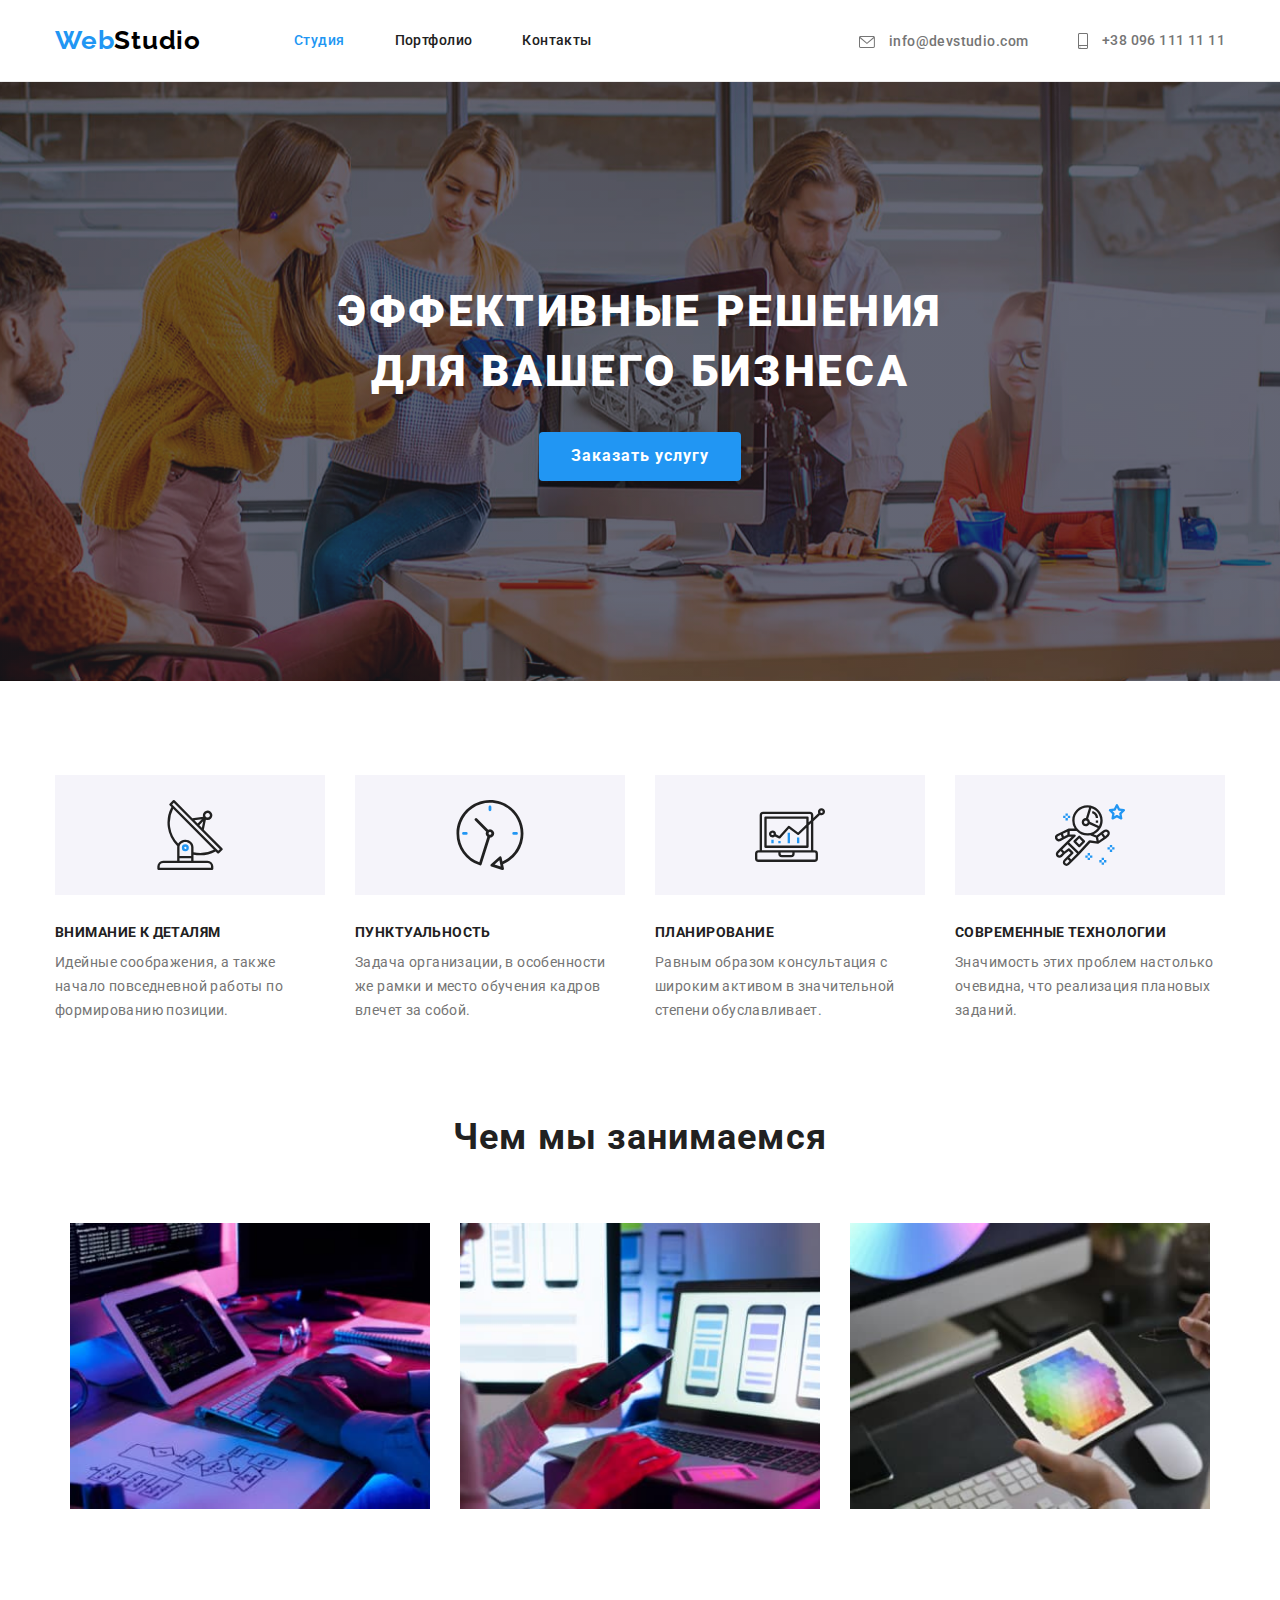
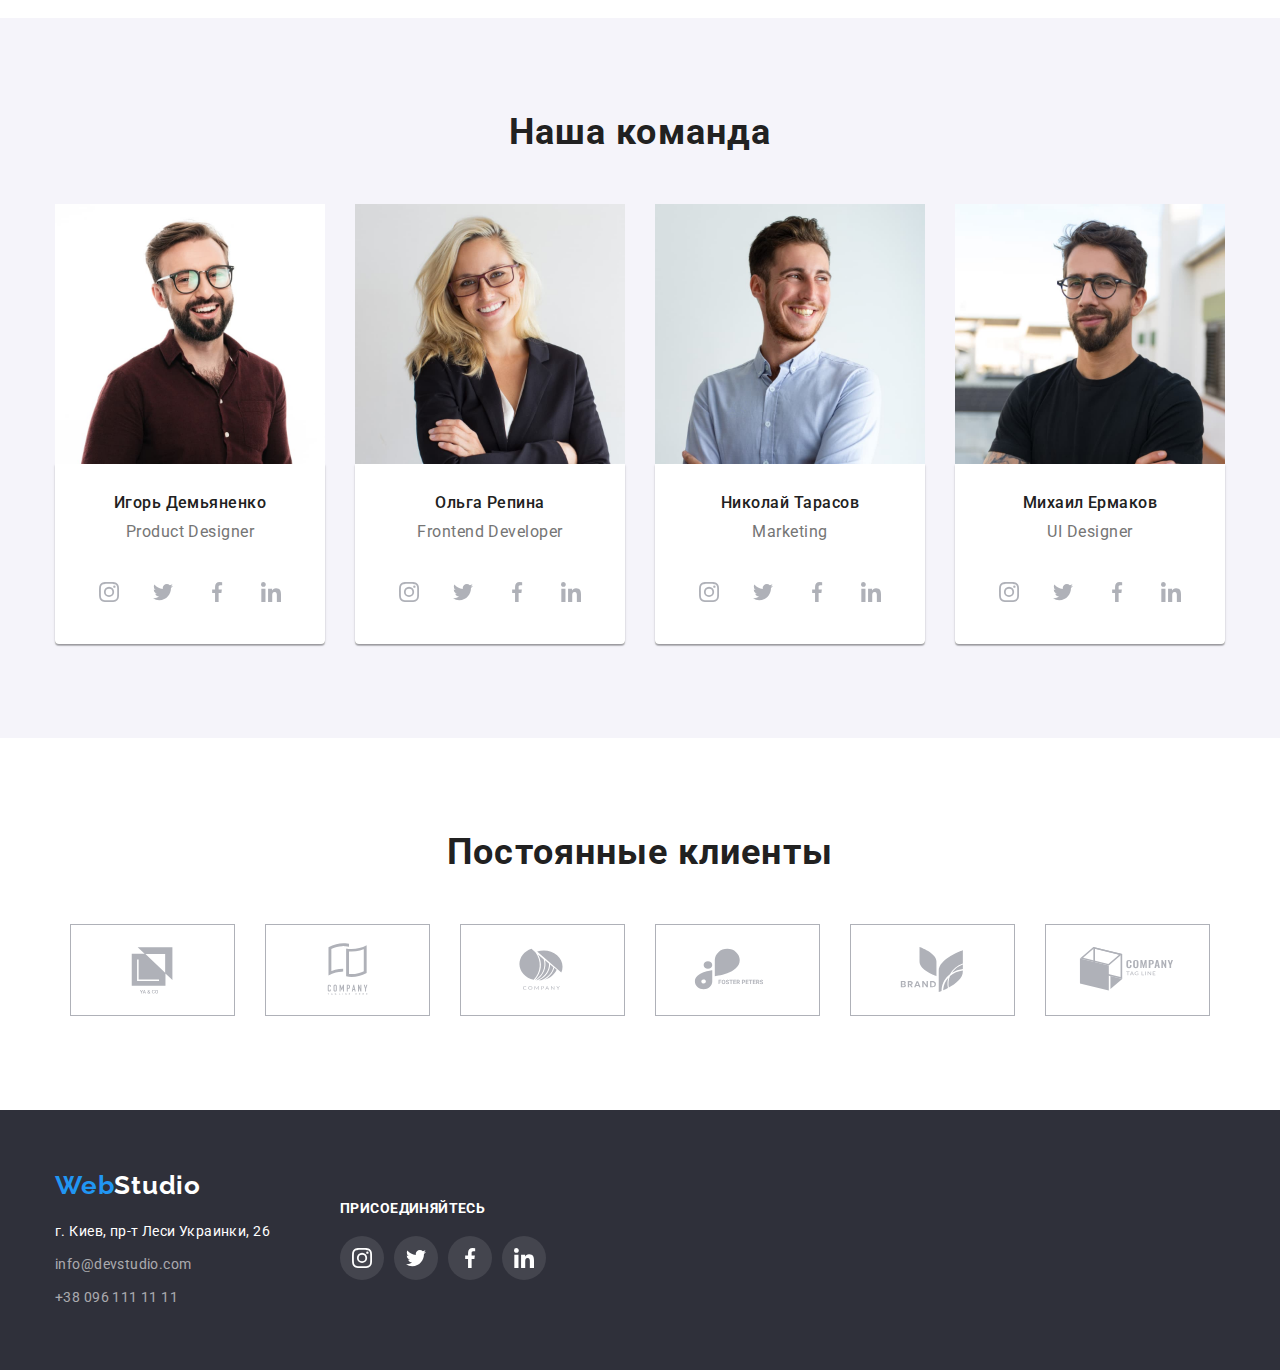
==== index.html @ d63dc578 "Initial commit" ====
<!DOCTYPE html>
<html lang="ru">
  <head>
    <meta charset="UTF-8" />
    <meta http-equiv="X-UA-Compatible" content="IE=edge" />
    <meta name="viewport" content="width=device-width, initial-scale=1.0" />
    <title>Document</title>
    <link rel="preconnect" href="https://fonts.googleapis.com" />
    <link rel="preconnect" href="https://fonts.gstatic.com" crossorigin />
    <link
      href="https://fonts.googleapis.com/css2?family=Raleway:wght@700&family=Roboto:wght@400;500;700;900&display=swap"
      rel="stylesheet"
    />
    <!-- normalize styles start -->
    <link
      rel="stylesheet"
      href="https://cdnjs.cloudflare.com/ajax/libs/modern-normalize/1.1.0/modern-normalize.min.css"
    />
    <!-- normalize styles finish -->

    <link rel="stylesheet" href="./css/styles.css" />
  </head>
  <body>
    <!--шапка профиля-->
    <header class="header">
      <div class="container header-container">
        <a href="./index.html" class="logo header-logo">
          <span class="logo-span">Web</span>Studio
        </a>
        <nav>
          <ul class="list site-nav">
            <li class="site-nav-item"
              ><a href="./index.html" class="link link-header current">Студия</a></li
            >
            <li class="site-nav-item"
              ><a href="./portfolio.html" class="link link-header">Портфолио</a></li
            >
            <li class="site-nav-item"><a href="" class="link link-header">Контакты</a></li>
          </ul>
        </nav>
        <ul class="list auth-nav">
          <li class="auth-nav-item">
            <a href="mailto:info@devstudio.com" class="link link-header link-nav">
              <svg class="header-icon" width="16" height="12">
                <use href="./images/icons.svg#icon-envelope"></use>
              </svg>
              info@devstudio.com
            </a>
          </li>
          <li class="auth-nav-item">
            <a href="tel:+380961111111" class="link link-header link-nav">
              <svg class="header-icon" width="10" height="16">
                <use href="./images/icons.svg#icon-smartphone"></use>
              </svg>
              +38 096 111 11 11
            </a>
          </li>
        </ul>
      </div>
    </header>
    <!-- Унікальний контент -->
    <main>
      <!--секція Hero-->
      <section class="hero">
        <div class="container hero-container">
          <h1 class="hero-title">Эффективные решения для вашего бизнеса</h1>
          <div class="btn-hero">
            <button type="button" class="button">Заказать услугу</button>
          </div>
        </div>
      </section>

      <!--переваги компанії-->
      <section class="section-benefits">
        <div class="container">
          <h2 hidden>Преимущества</h2>
          <ul class="benefits-list list">
            <li class="benefits-item">
              <div class="icon-container">
                <svg width="70" height="70">
                  <use href="./images/icons.svg#icon-antenna"></use>
                </svg>
              </div>
              <h3 class="heading-benefits">Внимание к деталям</h3>
              <p class="subtitle-benefits">
                Идейные соображения, а также начало повседневной работы по формированию позиции.
              </p>
            </li>
            <li class="benefits-item">
              <div class="icon-container">
                <svg width="70" height="70">
                  <use href="./images/icons.svg#icon-clock"></use>
                </svg>
              </div>
              <h3 class="heading-benefits">Пунктуальность</h3>
              <p class="subtitle-benefits">
                Задача организации, в особенности же рамки и место обучения кадров влечет за собой.
              </p>
            </li>
            <li class="benefits-item">
              <div class="icon-container">
                <svg width="70" height="70">
                  <use href="./images/icons.svg#icon-diagram"></use>
                </svg>
              </div>
              <h3 class="heading-benefits">Планирование</h3>
              <p class="subtitle-benefits">
                Равным образом консультация с широким активом в значительной степени обуславливает.
              </p>
            </li>
            <li class="benefits-item">
              <div class="icon-container">
                <svg width="70" height="70">
                  <use href="./images/icons.svg#icon-astronaut"></use>
                </svg>
              </div>
              <h3 class="heading-benefits">Современные технологии</h3>
              <p class="subtitle-benefits">
                Значимость этих проблем настолько очевидна, что реализация плановых заданий.
              </p>
            </li>
          </ul>
        </div>
      </section>

      <!--чим ми займаємось-->
      <section class="projects-section">
        <div class="container">
          <h2 class="title projects-title">Чем мы занимаемся</h2>
          <ul class="card-set list">
            <li class="card-set-item">
              <img width="370" src="./images/activity/box-1.jpg" alt="box1" />
            </li>
            <li class="card-set-item">
              <img width="370" src="./images/activity/box-2.jpg" alt="box2" />
            </li>
            <li class="card-set-item">
              <img width="370" src="./images/activity/box-3.jpg" alt="box3" />
            </li>
          </ul>
        </div>
      </section>

      <!--наша команда-->
      <section class="section-team">
        <div class="container">
          <h2 class="title team-heading">Наша команда</h2>
          <ul class="list list-team">
            <li class="team-items">
              <img width="370" src="./images/team/img-1.jpg" alt="photo1" />
              <div class="team-card">
                <h3 class="team-title">Игорь Демьяненко</h3>
                <p class="team-subtitle">Product Designer</p>
                <ul class="social-networks-list list">
                  <li class="social-networks-item">
                    <a
                      href=""
                      class="social-networks-link link"
                      target="_blank"
                      rel="noopener noreferrer"
                      aria-label="instagram"
                    >
                      <svg class="social-networks-icon" width="20" height="20">
                        <use href="./images/icons.svg#icon-instagram"></use>
                      </svg>
                    </a>
                  </li>
                  <li class="social-networks-item">
                    <a
                      href=""
                      class="social-networks-link link"
                      target="_blank"
                      rel="noopener noreferrer"
                      aria-label="twitter"
                    >
                      <svg class="social-networks-icon" width="20" height="20">
                        <use href="./images/icons.svg#icon-twitter"></use>
                      </svg>
                    </a>
                  </li>
                  <li class="social-networks-item">
                    <a
                      href=""
                      class="social-networks-link link"
                      target="_blank"
                      rel="noopener noreferrer"
                      aria-label="facebook"
                    >
                      <svg class="social-networks-icon" width="20" height="20">
                        <use href="./images/icons.svg#icon-facebook"></use>
                      </svg>
                    </a>
                  </li>
                  <li class="social-networks-item">
                    <a
                      href=""
                      class="social-networks-link link"
                      target="_blank"
                      rel="noopener noreferrer"
                      aria-label="linkedin"
                    >
                      <svg class="social-networks-icon" width="20" height="20">
                        <use href="./images/icons.svg#icon-linkedin"></use>
                      </svg>
                    </a>
                  </li>
                </ul>
              </div>
            </li>
            <li class="team-items">
              <img width="370" src="./images/team/img-2.jpg" alt="photo2" />
              <div class="team-card">
                <h3 class="team-title">Ольга Репина</h3>
                <p class="team-subtitle">Frontend Developer</p>
                <ul class="social-networks-list list">
                  <li class="social-networks-item">
                    <a
                      href=""
                      class="social-networks-link link"
                      target="_blank"
                      rel="noopener noreferrer"
                      aria-label="instagram"
                    >
                      <svg class="social-networks-icon" width="20" height="20">
                        <use href="./images/icons.svg#icon-instagram"></use>
                      </svg>
                    </a>
                  </li>
                  <li class="social-networks-item">
                    <a
                      href=""
                      class="social-networks-link link"
                      target="_blank"
                      rel="noopener noreferrer"
                      aria-label="twitter"
                    >
                      <svg class="social-networks-icon" width="20" height="20">
                        <use href="./images/icons.svg#icon-twitter"></use>
                      </svg>
                    </a>
                  </li>
                  <li class="social-networks-item">
                    <a
                      href=""
                      class="social-networks-link link"
                      target="_blank"
                      rel="noopener noreferrer"
                      aria-label="facebook"
                    >
                      <svg class="social-networks-icon" width="20" height="20">
                        <use href="./images/icons.svg#icon-facebook"></use>
                      </svg>
                    </a>
                  </li>
                  <li class="social-networks-item">
                    <a
                      href=""
                      class="social-networks-link link"
                      target="_blank"
                      rel="noopener noreferrer"
                      aria-label="linkedin"
                    >
                      <svg class="social-networks-icon" width="20" height="20">
                        <use href="./images/icons.svg#icon-linkedin"></use>
                      </svg>
                    </a>
                  </li>
                </ul>
              </div>
            </li>
            <li class="team-items">
              <img width="370" src="./images/team/img-3.jpg" alt="photo3" />
              <div class="team-card">
                <h3 class="team-title">Николай Тарасов</h3>
                <p class="team-subtitle">Marketing</p>
                <ul class="social-networks-list list">
                  <li class="social-networks-item">
                    <a
                      href=""
                      class="social-networks-link link"
                      target="_blank"
                      rel="noopener noreferrer"
                      aria-label="instagram"
                    >
                      <svg class="social-networks-icon" width="20" height="20">
                        <use href="./images/icons.svg#icon-instagram"></use>
                      </svg>
                    </a>
                  </li>
                  <li class="social-networks-item">
                    <a
                      href=""
                      class="social-networks-link link"
                      target="_blank"
                      rel="noopener noreferrer"
                      aria-label="twitter"
                    >
                      <svg class="social-networks-icon" width="20" height="20">
                        <use href="./images/icons.svg#icon-twitter"></use>
                      </svg>
                    </a>
                  </li>
                  <li class="social-networks-item">
                    <a
                      href=""
                      class="social-networks-link link"
                      target="_blank"
                      rel="noopener noreferrer"
                      aria-label="facebook"
                    >
                      <svg class="social-networks-icon" width="20" height="20">
                        <use href="./images/icons.svg#icon-facebook"></use>
                      </svg>
                    </a>
                  </li>
                  <li class="social-networks-item">
                    <a
                      href=""
                      class="social-networks-link link"
                      target="_blank"
                      rel="noopener noreferrer"
                      aria-label="linkedin"
                    >
                      <svg class="social-networks-icon" width="20" height="20">
                        <use href="./images/icons.svg#icon-linkedin"></use>
                      </svg>
                    </a>
                  </li>
                </ul>
              </div>
            </li>
            <li class="team-items">
              <img width="370" src="./images/team/img-4.jpg" alt="photo4" />
              <div class="team-card">
                <h3 class="team-title">Михаил Ермаков</h3>
                <p class="team-subtitle">UI Designer</p>
                <ul class="social-networks-list list">
                  <li class="social-networks-item">
                    <a
                      href=""
                      class="social-networks-link link"
                      target="_blank"
                      rel="noopener noreferrer"
                      aria-label="instagram"
                    >
                      <svg class="social-networks-icon" width="20" height="20">
                        <use href="./images/icons.svg#icon-instagram"></use>
                      </svg>
                    </a>
                  </li>
                  <li class="social-networks-item">
                    <a
                      href=""
                      class="social-networks-link link"
                      target="_blank"
                      rel="noopener noreferrer"
                      aria-label="twitter"
                    >
                      <svg class="social-networks-icon" width="20" height="20">
                        <use href="./images/icons.svg#icon-twitter"></use>
                      </svg>
                    </a>
                  </li>
                  <li class="social-networks-item">
                    <a
                      href=""
                      class="social-networks-link link"
                      target="_blank"
                      rel="noopener noreferrer"
                      aria-label="facebook"
                    >
                      <svg class="social-networks-icon" width="20" height="20">
                        <use href="./images/icons.svg#icon-facebook"></use>
                      </svg>
                    </a>
                  </li>
                  <li class="social-networks-item">
                    <a
                      href=""
                      class="social-networks-link link"
                      target="_blank"
                      rel="noopener noreferrer"
                      aria-label="linkedin"
                    >
                      <svg class="social-networks-icon" width="20" height="20">
                        <use href="./images/icons.svg#icon-linkedin"></use>
                      </svg>
                    </a>
                  </li>
                </ul>
              </div>
            </li>
          </ul>
        </div>
      </section>

      <!-- Постійні клієнти -->
      <section class="section companies-section">
        <div class="container">
          <h2 class="companies-title">Постоянные клиенты</h2>
          <ul class="companies-list list">
            <li class="companies-item">
              <a href="" class="companies-link">
                <svg class="companies-icon" width="106" height="60">
                  <use href="./images/icons.svg#icon-logo-1"></use>
                </svg>
              </a>
            </li>
            <li class="companies-item">
              <a href="" class="companies-link">
                <svg class="companies-icon" width="106" height="60">
                  <use href="./images/icons.svg#icon-logo-2"></use>
                </svg>
              </a>
            </li>
            <li class="companies-item">
              <a href="" class="companies-link">
                <svg class="companies-icon" width="106" height="60">
                  <use href="./images/icons.svg#icon-logo-3"></use>
                </svg>
              </a>
            </li>
            <li class="companies-item">
              <a href="" class="companies-link">
                <svg class="companies-icon" width="106" height="60">
                  <use href="./images/icons.svg#icon-logo-4"></use>
                </svg>
              </a>
            </li>
            <li class="companies-item">
              <a href="" class="companies-link">
                <svg class="companies-icon" width="106" height="60">
                  <use href="./images/icons.svg#icon-logo-5"></use>
                </svg>
              </a>
            </li>
            <li class="companies-item">
              <a href="" class="companies-link">
                <svg class="companies-icon" width="106" height="60">
                  <use href="./images/icons.svg#icon-logo-6"></use>
                </svg>
              </a>
            </li>
          </ul>
        </div>
      </section>
    </main>

    <!--підвал сайту-->
    <footer class="footer">
      <div class="container footer-container">
        <div class="footer-content">
          <a class="logo footer-logo" href="./index.html">
            <span class="logo-span">Web</span><span class="futer-logo-span">Studio</span></a
          >
          <address>
            <ul class="list footer-list">
              <li class="footer-item"
                ><a href="" class="address">г. Киев, пр-т Леси Украинки, 26</a></li
              >
              <li class="footer-item">
                <a href="mailto:info@devstudio.com" class="footer-link">info@devstudio.com</a>
              </li>
              <li class="footer-item">
                <a href="tel:+380961111111" class="footer-link">+38 096 111 11 11</a>
              </li>
            </ul>
          </address>
        </div>
        <div class="container-social-icon">
          <h2 class="social-icons-title">присоединяйтесь</h2>
          <ul class="social-footer-list list">
            <li class="social-footer-item">
              <a
                href=""
                class="social-footer-link link"
                target="_blank"
                rel="noopener noreferrer"
                aria-label="instagram"
              >
                <svg class="social-footer-icon" width="20" height="20">
                  <use href="./images/icons.svg#icon-instagram"></use>
                </svg>
              </a>
            </li>
            <li class="social-footer-item">
              <a
                href=""
                class="social-footer-link link"
                target="_blank"
                rel="noopener noreferrer"
                aria-label="twitter"
              >
                <svg class="social-footer-icon" width="20" height="20">
                  <use href="./images/icons.svg#icon-twitter"></use>
                </svg>
              </a>
            </li>
            <li class="social-footer-item">
              <a
                href=""
                class="social-footer-link link"
                target="_blank"
                rel="noopener noreferrer"
                aria-label="facebook"
              >
                <svg class="social-footer-icon" width="20" height="20">
                  <use href="./images/icons.svg#icon-facebook"></use>
                </svg>
              </a>
            </li>
            <li class="social-footer-item">
              <a
                href=""
                class="social-footer-link link"
                target="_blank"
                rel="noopener noreferrer"
                aria-label="linkedin"
              >
                <svg class="social-footer-icon" width="20" height="20">
                  <use href="./images/icons.svg#icon-linkedin"></use>
                </svg>
              </a>
            </li>
          </ul>
        </div>
      </div>
    </footer>
  </body>
</html>
---- css/styles.css ----
/* основна палітра кольорів */
:root {
  --primary-text-color: #212121;
  --title-text-color: #757575;
  --accent-color: #2196f3;
  --slogan-text-color: #ffffff;
  --primary-bg-color: #2f303a;
  --first-logo-color: #000000;
  --btn-bgr-color: #f5f4fa;
  --button-background-color: #188ce8;
  --link-address-color: rgba(255, 255, 255, 0.6);
  --icon-social-color: #afb1b8;

  /* others */
  --items: 3;
  --indent: 30px;
}

/* body */
body {
  font-size: 14px;
  color: var(--primary-text-color);
  font-family: Roboto, sans-serif;
  letter-spacing: 0.03em;
}

/* reset */
h1,
h2,
h3,
h4,
p {
  margin: 0;
}
img {
  display: block;
  max-width: 100%;
  height: auto;
}
/* сітка із застосуванням flex-box */

.card-set {
  display: flex;
  flex-wrap: wrap;
  margin: calc(-1 * var(--indent) / 2);
}
.card-set-item {
  flex-basis: calc((100% - var(--indent) * var(--items)) / var(--items));
  margin: calc(var(--indent) / 2);
}
/* common styles start */

.container {
  width: 1200px;
  padding-left: 15px;
  padding-right: 15px;
  margin-left: auto;
  margin-right: auto;
}
.list {
  list-style: none;
  margin: 0;
  padding: 0;
}
.link {
  text-decoration: none;
}
/* HEADER */
/* Logo */
.header-logo {
  margin-right: 93px;
  padding-top: 25px;
  padding-bottom: 25px;
}
.logo {
  color: var(--first-logo-color);
  font-family: Raleway, sans-serif;
  font-weight: 700;
  font-size: 26px;
  line-height: 1.19;
  letter-spacing: 0.03em;
  text-decoration: none;
}
.logo-span {
  color: var(--accent-color);
}

/* Основна навігація */
.header {
  border-bottom: 1px solid #ececec;
}
.site-nav-item:not(:last-child) {
  margin-right: 50px;
}
.auth-nav-item:not(:last-child) {
  margin-right: 50px;
}

.site-nav {
  display: flex;
}

.auth-nav {
  display: flex;
  margin-left: auto;
  align-items: center;
}

.header-container {
  display: flex;
}

.site-nav .link-header.current {
  color: var(--accent-color);
}
.link-header {
  display: block;
  font-size: 14px;
  font-weight: 500;
  padding-top: 32px;
  padding-bottom: 32px;
  color: var(--primary-text-color);
}
.link-nav {
  color: var(--title-text-color);
}
/* Header-icon */
.header-icon {
  vertical-align: middle;
  fill: currentColor;
  margin-right: 10px;
}
.link-header:focus,
.link-header:hover {
  color: var(--accent-color);
}
.link-header:focus .header-icon,
.link-header:hover .header-icon {
  fill: var(--accent-color);
}

/* Секція Hero */
.hero {
  padding: 200px 0;

  background: var(--primary-bg-color);

  background-image: linear-gradient(to right, rgba(47, 48, 58, 0.4), rgba(47, 48, 58, 0.4)),
    url(../images/bg-img/background-hero.png);
  background-repeat: no-repeat;
  background-position: center;
}
.hero-title {
  max-width: 650px;
  margin: 0 auto;
  margin-bottom: 30px;
  color: var(--slogan-text-color);
  font-weight: 900;
  font-size: 44px;
  line-height: 1.36;
  text-align: center;
  letter-spacing: 0.06em;
  text-transform: uppercase;
}
.btn-hero {
  display: flex;
  justify-content: center;
}
.button:focus,
.button:hover {
  background-color: var(--button-background-color);
}
.button {
  font: inherit;
  color: var(--slogan-text-color);
  background-color: var(--accent-color);
  font-weight: bold;
  font-size: 16px;
  padding: 10px 32px;
  line-height: 1.8;
  letter-spacing: 0.06em;
  box-shadow: 0px 4px 4px rgba(0, 0, 0, 0.15);
  border-radius: 4px;
  border: none;
  cursor: pointer;
}

/* section переваги компанії */
.section-benefits {
  padding-top: 94px;
  padding-bottom: 94px;
  display: flex;
}

.icon-container {
  margin-bottom: 30px;
  height: 120px;

  display: flex;
  justify-content: center;
  align-items: center;

  background-color: var(--btn-bgr-color);
}

.benefits-list {
  display: flex;
}
.benefits-item:not(:last-child) {
  margin-right: 30px;
}
.heading-benefits {
  padding-bottom: 10px;
  font-weight: 700;
  font-size: 14px;
  line-height: 1.14;
  letter-spacing: 0.03em;
  text-transform: uppercase;
}
.subtitle-benefits {
  width: 270px;
  font-size: 14px;
  line-height: 1.71;
  letter-spacing: 0.03em;
  color: var(--title-text-color);
}

/* section Чим ми займаємось */
.projects-section {
  padding-bottom: 94px;
}
.projects-title {
  margin-bottom: 50px;
}
.title {
  font-weight: 700;
  font-size: 36px;
  line-height: 1.16;
  text-align: center;
  letter-spacing: 0.03em;
}

/* section Наша команда */
.section-team {
  padding-top: 94px;
  padding-bottom: 94px;
  background: var(--btn-bgr-color);
}
.team-heading {
  padding-bottom: 50px;
}

.list-team {
  display: flex;
  flex-wrap: wrap;
  margin: calc(-1 * var(--indent) / 2);
}
.team-items {
  flex-basis: calc((100% - var(--indent) * 4) / 4);
  margin: calc(var(--indent) / 2);
  background: var(--slogan-text-color);
}

.team-card {
  padding-top: 30px;
  padding-bottom: 30px;
  border-radius: 0px 0px 4px 4px;
  box-shadow: 0px 1px 3px rgba(0, 0, 0, 0.12), 0px 1px 1px rgba(0, 0, 0, 0.14),
    0px 2px 1px rgba(0, 0, 0, 0.2);
}
.team-title {
  margin-bottom: 10px;
  font-weight: 500;
  font-size: 16px;
  line-height: 1.18;
  text-align: center;
  letter-spacing: 0.03em;
}
.team-subtitle {
  margin-bottom: 28px;

  font-size: 16px;
  line-height: 1.18;
  text-align: center;
  letter-spacing: 0.03em;

  color: var(--title-text-color);
}
/* іконки соціальних мереж */
.social-networks-list {
  display: flex;
  justify-content: center;
}

.social-networks-link {
  display: flex;
  align-items: center;
  justify-content: center;

  width: 44px;
  height: 44px;
}
.social-networks-link:hover,
.social-networks-link:focus {
  background-color: var(--accent-color);
  border-radius: 50%;
}
.social-networks-link:hover .social-networks-icon,
.social-networks-link:focus .social-networks-icon {
  fill: var(--slogan-text-color);
}
.social-networks-icon {
  fill: var(--icon-social-color);
}

.social-networks-item:not(:last-child) {
  margin-right: 10px;
}

/* Партнери */
.companies-section {
  padding-top: 94px;
  padding-bottom: 94px;
}
.companies-title {
  padding-bottom: 50px;

  font-weight: 700;
  font-size: 36px;
  line-height: 1.16;
  text-align: center;
  letter-spacing: 0.03em;
}

.companies-item {
  height: 92px;
  width: calc(100% / 6 - 30px);

  border: 1px solid #afb1b8;
}
.companies-list {
  display: flex;
  justify-content: center;
}
.companies-item:not(:last-child) {
  margin-right: 30px;
}

.companies-item:hover,
.companies-item:focus {
  border: 1px solid var(--accent-color);
}
.companies-item:hover .companies-icon,
.companies-item:focus .companies-icon {
  fill: var(--accent-color);
}
.companies-link {
  display: flex;
  align-items: center;
  justify-content: center;
  width: 100%;
  height: 100%;
  cursor: pointer;
}
.companies-icon {
  align-items: center;

  fill: #afb1b8;
}
/* Footer */
.futer-logo-span {
  color: var(--slogan-text-color);
}
.footer {
  padding-top: 60px;
  padding-bottom: 60px;

  background: var(--primary-bg-color);
  color: var(--slogan-text-color);
}
.footer-container {
  display: flex;
  align-items: center;
}
.footer-content {
  padding-right: 70px;
}
.footer-list {
  margin-top: 20px;
}
.footer-item:not(:last-child) {
  padding-bottom: 9px;
}
.footer-link {
  font-size: 14px;
  line-height: 1.71;
  letter-spacing: 0.03em;
  text-decoration: none;
  font-style: normal;
  color: var(--link-address-color);
}
.footer-link:hover,
.footer-link:focus {
  color: var(--accent-color);
}
.address {
  font-size: 14px;
  line-height: 1.71;
  letter-spacing: 0.03em;
  color: var(--slogan-text-color);
  text-decoration: none;
  font-style: normal;
}
/* іконки соціальних мереж footer*/
.social-icons-title {
  margin-bottom: 20px;
  font-weight: 700;
  font-size: 14px;
  line-height: 0, 8;
  letter-spacing: 0.03em;
  text-transform: uppercase;
}

.social-footer-list {
  display: flex;
  justify-content: center;
}

.social-footer-link {
  display: flex;
  align-items: center;
  justify-content: center;

  width: 44px;
  height: 44px;
}
.social-footer-icon {
  fill: var(--slogan-text-color);
}
.social-footer-link {
  background-color: rgba(255, 255, 255, 0.1);
  border-radius: 50%;
}

.social-footer-link:hover,
.social-footer-link:focus {
  background-color: var(--accent-color);
  border-radius: 50%;
}
.social-footer-link:hover .social-networks-icon,
.social-footer-link:focus .social-networks-icon {
  fill: var(--slogan-text-color);
}

.social-footer-item:not(:last-child) {
  margin-right: 10px;
}

/* portfolio */

.portfolio-section {
  padding-top: 94px;
  padding-bottom: 94px;
}
.btn {
  padding: 6px 22px;
  font: inherit;
  font-weight: 500;
  font-size: 16px;
  line-height: 1.6;
  text-align: center;
  letter-spacing: 0.03em;
  border-radius: 4px;
  background-color: var(--btn-bgr-color);
  border: none;
  color: var(--primary-text-color);
  cursor: pointer;
}
.btn:hover,
.btn:focus {
  background-color: var(--accent-color);
  color: var(--slogan-text-color);
  box-shadow: 0px 3px 1px rgba(0, 0, 0, 0.1), 0px 1px 2px rgba(0, 0, 0, 0.08),
    0px 2px 2px rgba(0, 0, 0, 0.12);
}
.btn.current {
  background-color: var(--accent-color);
  color: var(--slogan-text-color);
}

.container-portfolio {
  display: flex;
  flex-wrap: wrap;
  flex-basis: 2070px;
  justify-content: center;
}
.portfolio-list-btn {
  display: flex;
  justify-content: center;
  margin-bottom: 50px;
}

.list-portfolio {
  display: flex;
  flex-wrap: wrap;
  margin: calc(-1 * var(--indent) / 2);
}
.portfolio-item {
  flex-basis: calc((100% - var(--indent) * var(--items)) / var(--items));
  margin: calc(var(--indent) / 2);
}

.portfolio-border {
  padding: 20px 24px;
  border: 1px solid #eeeeee;
  border-top: none;
}

.projects-btn:not(:last-child) {
  margin-right: 8px;
}

.portfolio-title {
  margin-bottom: 4px;
  font-weight: 700;
  font-size: 18px;
  line-height: 2;
  letter-spacing: 0.06em;
}
.portfolio-subtitle {
  font-size: 16px;
  line-height: 1.8;
  letter-spacing: 0.03em;
  color: var(--title-text-color);
}

.portfolio-item:hover,
.portfolio-item:focus {
  box-shadow: 0px 1px 1px rgba(0, 0, 0, 0.12), 0px 4px 4px rgba(0, 0, 0, 0.06),
    1px 4px 6px rgba(0, 0, 0, 0.16);
}
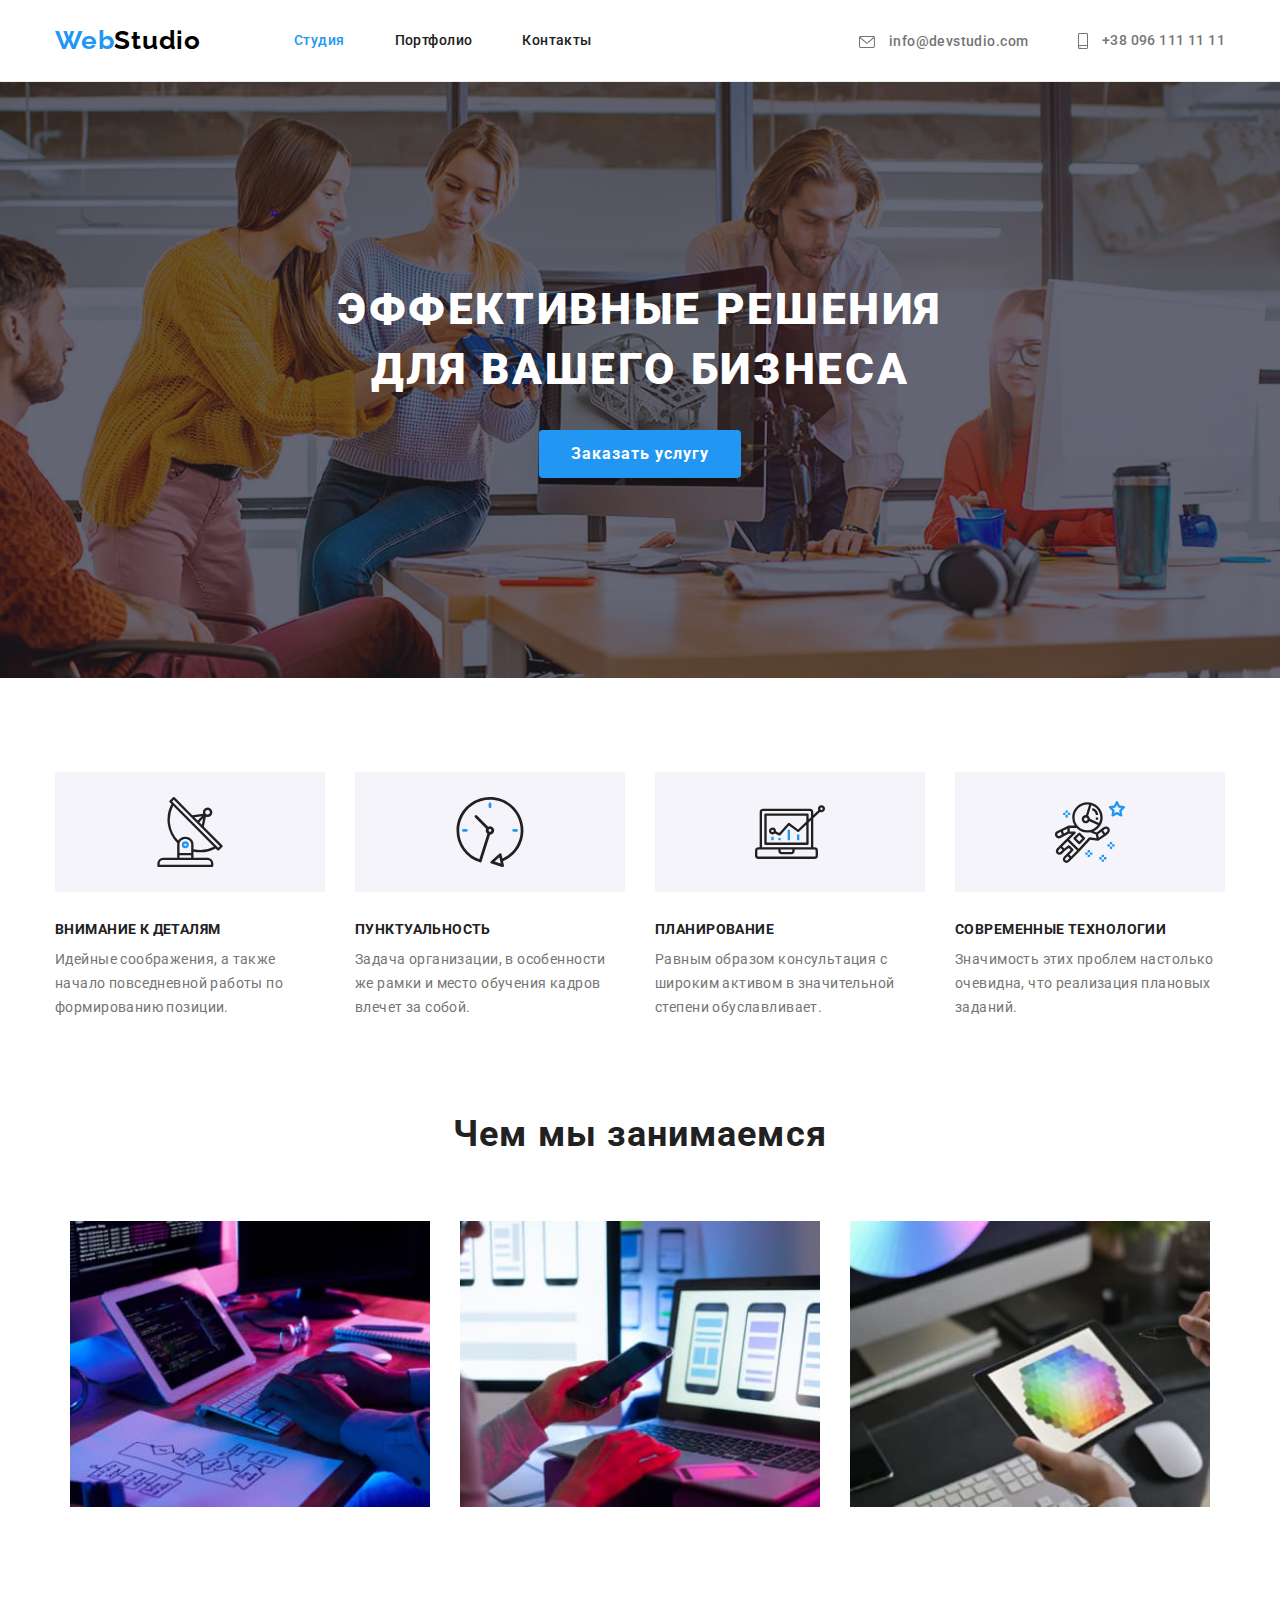
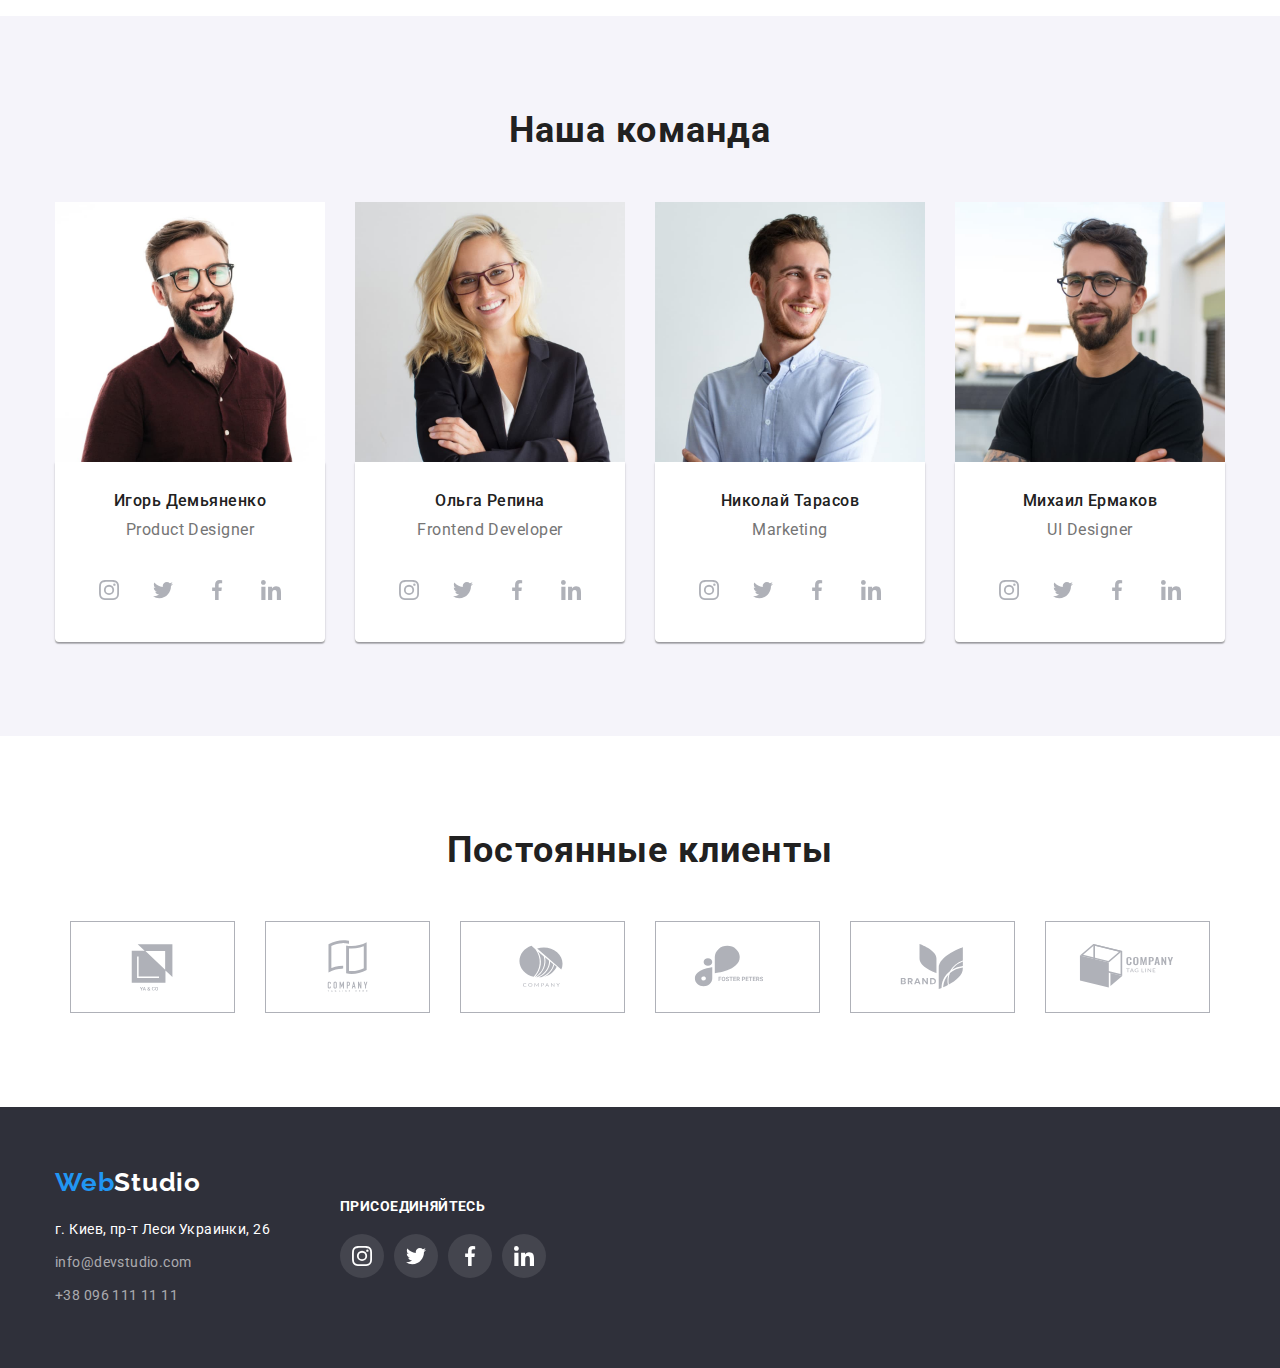
==== commit 2eae46e8: "create-modal" ====
--- a/index.html
+++ b/index.html
@@ -65,7 +65,7 @@
         <div class="container hero-container">
           <h1 class="hero-title">Эффективные решения для вашего бизнеса</h1>
           <div class="btn-hero">
-            <button type="button" class="button">Заказать услугу</button>
+            <button type="button" class="button" data-modal-open>Заказать услугу</button>
           </div>
         </div>
       </section>
@@ -526,5 +526,16 @@
         </div>
       </div>
     </footer>
+
+    <!-- backdrop -->
+    <!-- modal -->
+    <div class="backdrop is-hiden" data-modal>
+      <div class="modal">
+        <button type="button" data-modal-close>закрити</button>
+      </div>
+    </div>
+
+    <!-- js-script -->
+    <script src="./js/modal.js"></script>
   </body>
 </html>
--- a/css/styles.css
+++ b/css/styles.css
@@ -18,6 +18,7 @@
 
 /* body */
 body {
+  padding-top: 80px;
   font-size: 14px;
   color: var(--primary-text-color);
   font-family: Roboto, sans-serif;
@@ -87,6 +88,10 @@
 
 /* Основна навігація */
 .header {
+  position: fixed;
+  width: 100%;
+  top: 0;
+  background-color: var(--slogan-text-color);
   border-bottom: 1px solid #ececec;
 }
 .site-nav-item:not(:last-child) {
@@ -539,3 +544,32 @@
   box-shadow: 0px 1px 1px rgba(0, 0, 0, 0.12), 0px 4px 4px rgba(0, 0, 0, 0.06),
     1px 4px 6px rgba(0, 0, 0, 0.16);
 }
+
+/* backdrop */
+
+.backdrop {
+  position: fixed;
+  top: 0;
+  left: 0;
+  width: 100%;
+  height: 100%;
+  background-color: rgba(0, 0, 0, 0.2);
+}
+.backdrop.is-hiden {
+  visibility: hidden;
+  opacity: 0;
+  pointer-events: none;
+}
+
+/* modal */
+.modal {
+  position: absolute;
+  top: 50%;
+  left: 50%;
+  transform: translate(-50%, -50%);
+
+  width: 528px;
+  height: 521px;
+
+  background-color: #ffffff;
+}
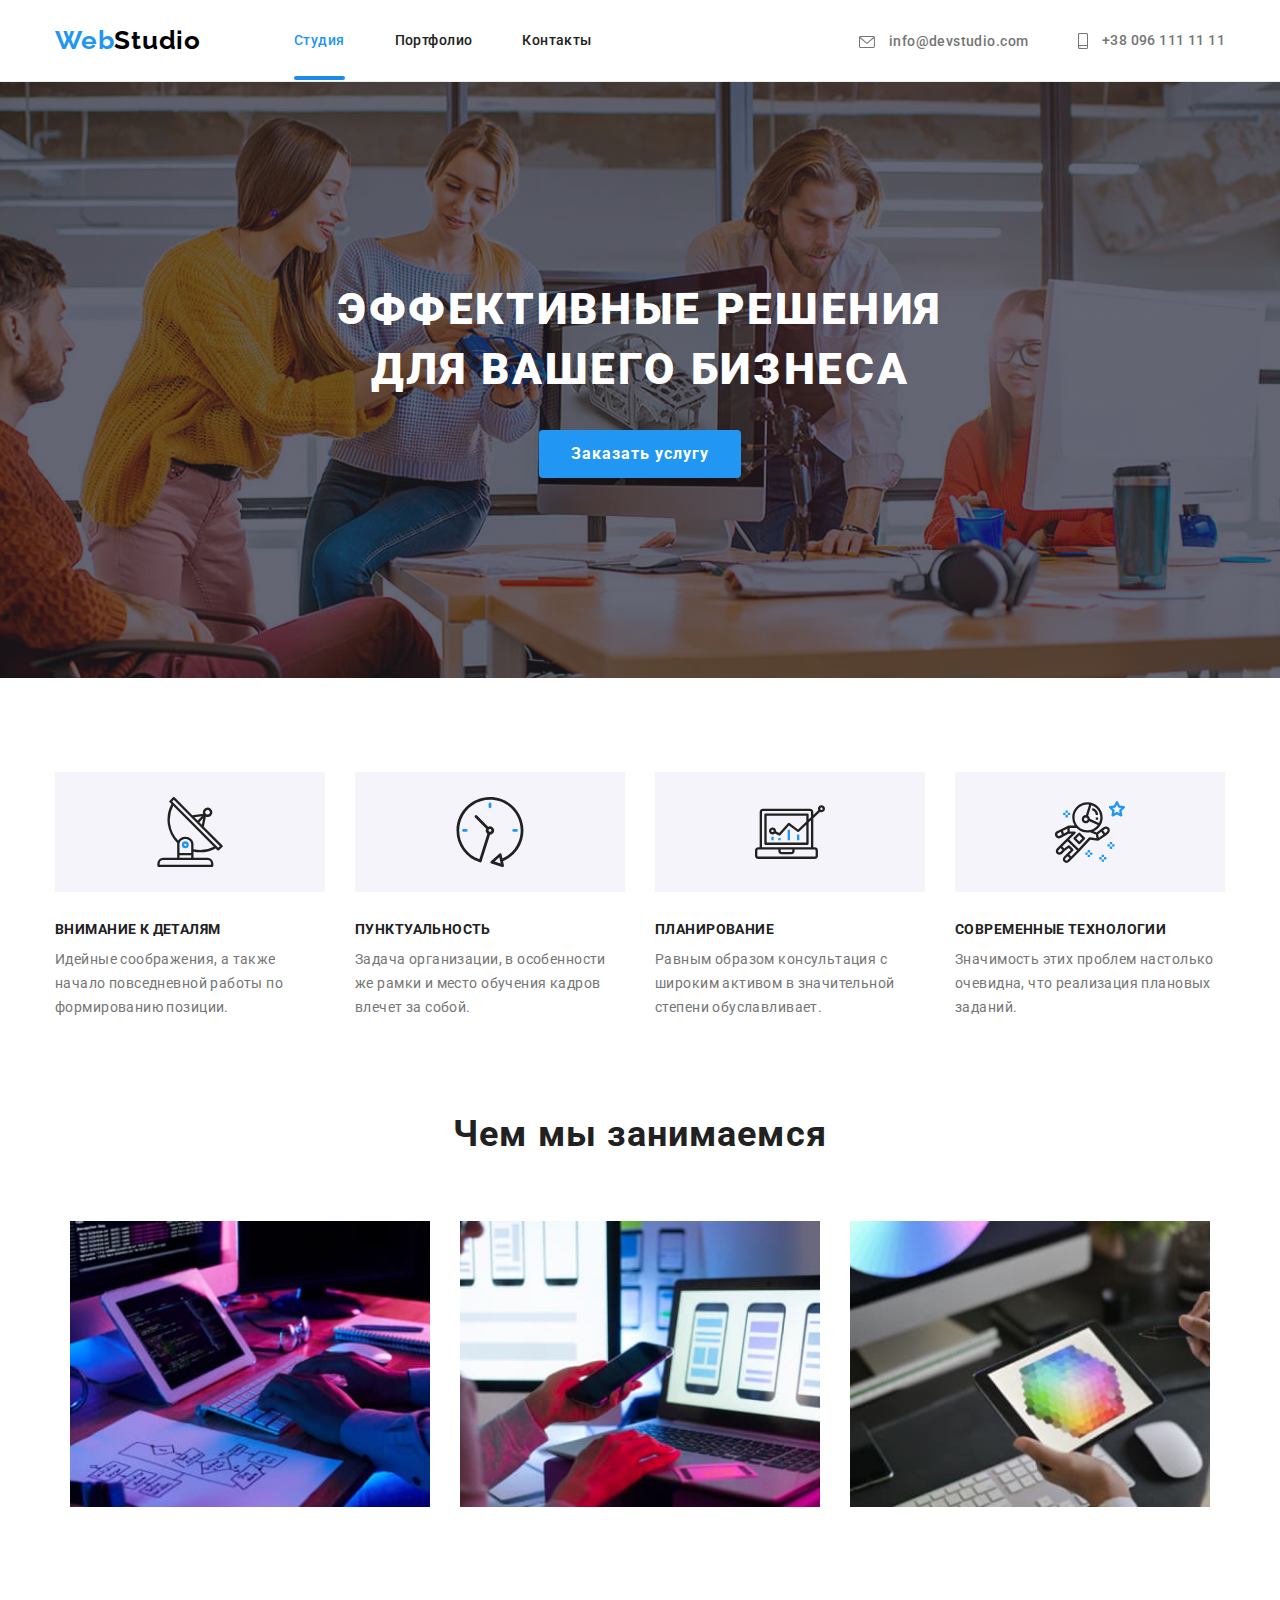
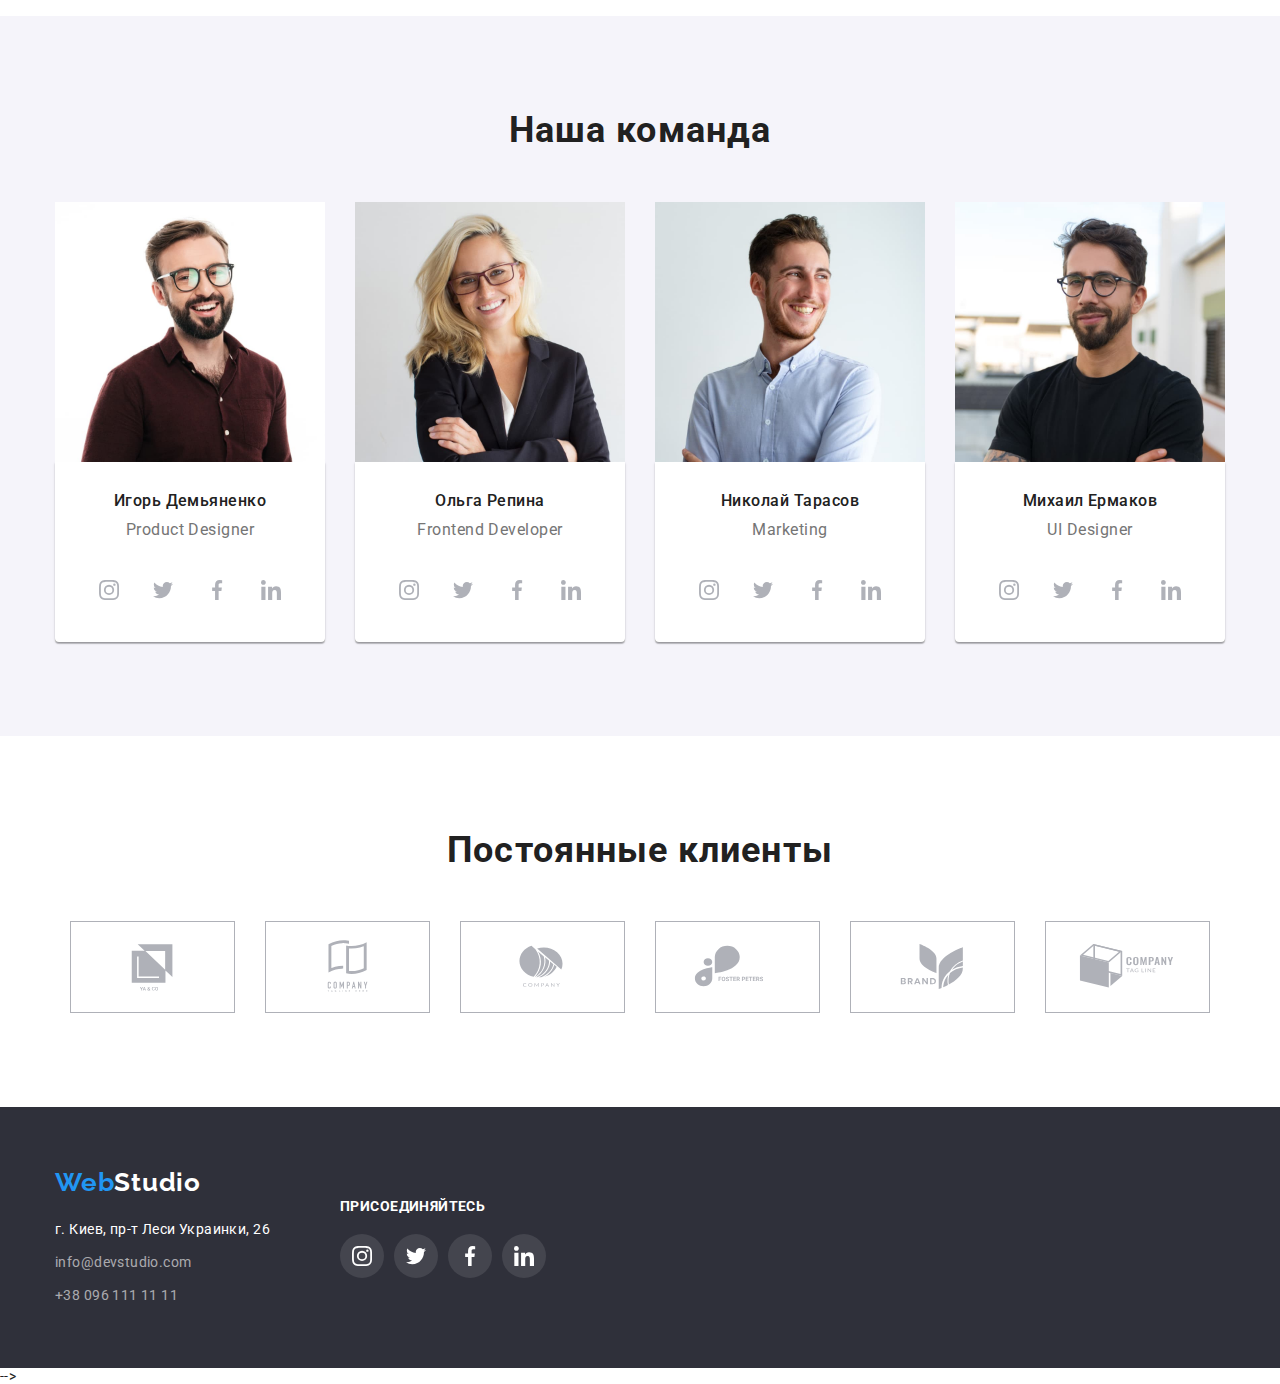
==== commit d2501083: "create-modal" ====
--- a/index.html
+++ b/index.html
@@ -65,7 +65,7 @@
         <div class="container hero-container">
           <h1 class="hero-title">Эффективные решения для вашего бизнеса</h1>
           <div class="btn-hero">
-            <button type="button" class="button" data-modal-open>Заказать услугу</button>
+            <button data-modal-open type="button" class="button">Заказать услугу</button>
           </div>
         </div>
       </section>
@@ -529,9 +529,13 @@
 
     <!-- backdrop -->
     <!-- modal -->
-    <div class="backdrop is-hiden" data-modal>
+  
+    </div> -->
+    <div class="backdrop is-hidden" data-modal>
       <div class="modal">
-        <button type="button" data-modal-close>закрити</button>
+        <button data-modal-close aria-label="button" class="close-button">
+          <img src="./images/icons/close.svg" alt="закрити" />
+        </button>
       </div>
     </div>
 
--- a/css/styles.css
+++ b/css/styles.css
@@ -119,6 +119,7 @@
   color: var(--accent-color);
 }
 .link-header {
+  position: relative;
   display: block;
   font-size: 14px;
   font-weight: 500;
@@ -126,6 +127,18 @@
   padding-bottom: 32px;
   color: var(--primary-text-color);
 }
+.link-header.current::after {
+  content: '';
+  position: absolute;
+  left: 0;
+  bottom: 0;
+  display: block;
+  width: 100%;
+  height: 4px;
+  border-radius: 4px;
+  background-color: var(--button-background-color);
+}
+
 .link-nav {
   color: var(--title-text-color);
 }
@@ -508,9 +521,11 @@
 .list-portfolio {
   display: flex;
   flex-wrap: wrap;
+
   margin: calc(-1 * var(--indent) / 2);
 }
 .portfolio-item {
+  /* position: relative; */
   flex-basis: calc((100% - var(--indent) * var(--items)) / var(--items));
   margin: calc(var(--indent) / 2);
 }
@@ -544,6 +559,24 @@
   box-shadow: 0px 1px 1px rgba(0, 0, 0, 0.12), 0px 4px 4px rgba(0, 0, 0, 0.06),
     1px 4px 6px rgba(0, 0, 0, 0.16);
 }
+
+/* .aside-slider::before {
+  content: '';
+  position: absolute;
+  top: 0;
+  left: 0;
+  width: 370px;
+  height: 294px;
+  background-color: rgba(33, 150, 243, 0.9);
+}
+.aside-text {
+  font-weight: 400;
+  font-size: 18px;
+  line-height: 1.5;
+
+  letter-spacing: 0.03em;
+  color: var(--slogan-text-color);
+} */
 
 /* backdrop */
 
@@ -555,21 +588,37 @@
   height: 100%;
   background-color: rgba(0, 0, 0, 0.2);
 }
-.backdrop.is-hiden {
+
+/* backdrop */
+.backdrop.is-hidden {
+  opacity: 0;
   visibility: hidden;
-  opacity: 0;
-  pointer-events: none;
-}
-
-/* modal */
+}
 .modal {
   position: absolute;
   top: 50%;
   left: 50%;
   transform: translate(-50%, -50%);
-
-  width: 528px;
-  height: 521px;
-
-  background-color: #ffffff;
-}
+  min-width: 528px;
+  min-height: 581px;
+  box-shadow: 0px 1px 3px rgb(0 0 0 / 12%), 0px 1px 1px rgb(0 0 0 / 14%),
+    0px 2px 1px rgb(0 0 0 / 20%);
+  border-radius: 4px;
+  opacity: 1;
+  background-color: var(--slogan-text-color);
+}
+.close-button {
+  position: absolute;
+  top: 8px;
+  right: 8px;
+  width: 30px;
+  height: 30px;
+
+  border-radius: 50%;
+  padding: 0;
+
+  cursor: pointer;
+  fill: #000000;
+  background-color: rgba(255, 255, 255, 1);
+  border: 1px solid rgba(0, 0, 0, 0.1);
+}
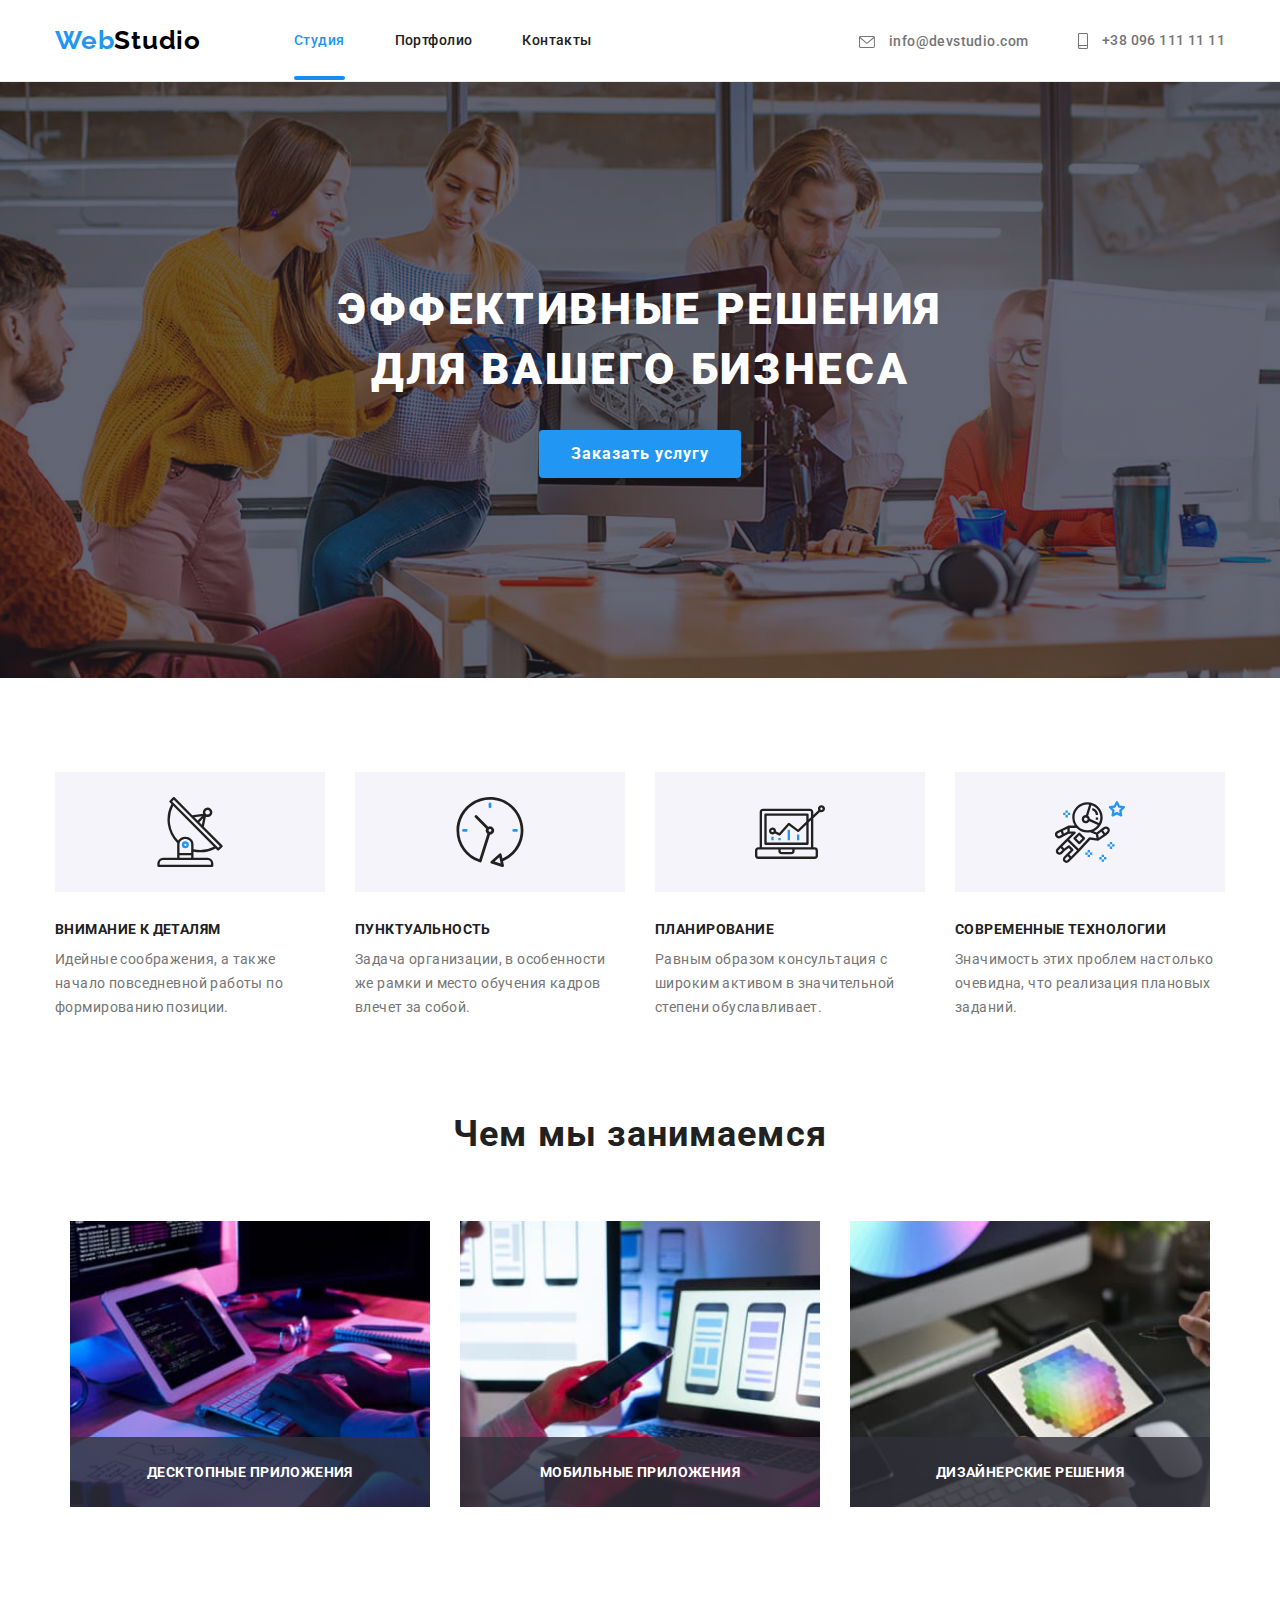
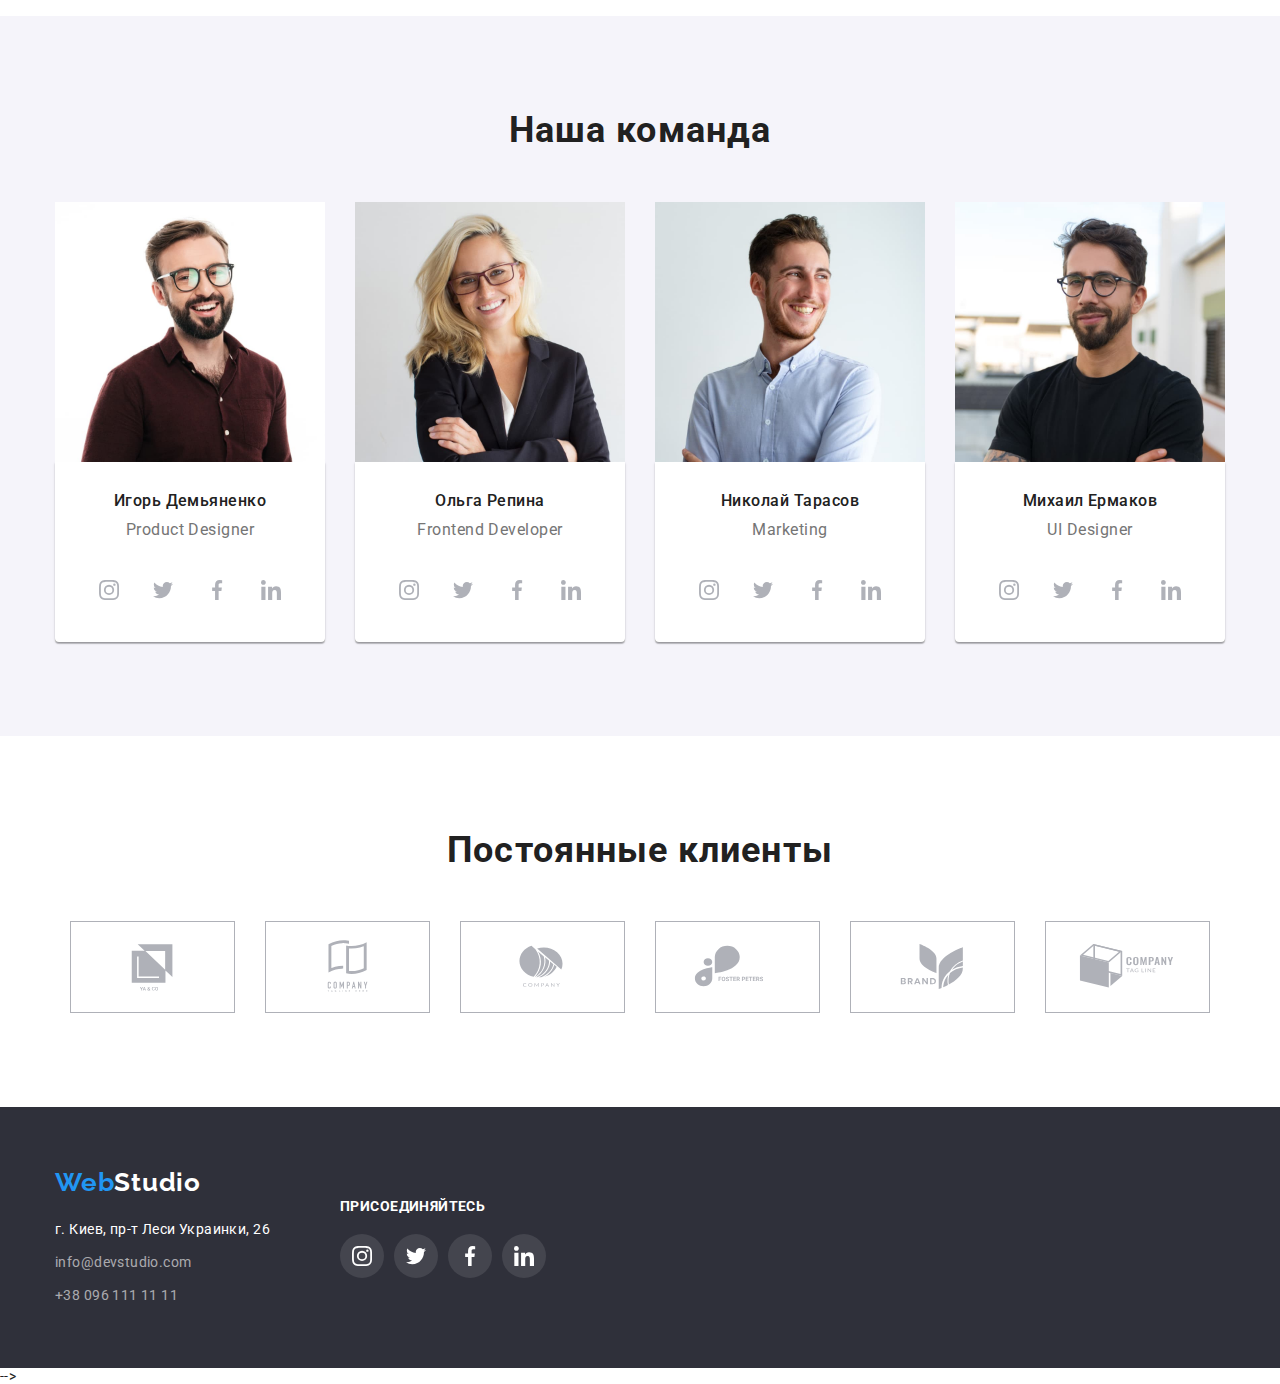
==== commit dd7aa8a1: "create task 5" ====
--- a/index.html
+++ b/index.html
@@ -20,7 +20,7 @@
 
     <link rel="stylesheet" href="./css/styles.css" />
   </head>
-  <body>
+  <body data-body >
     <!--шапка профиля-->
     <header class="header">
       <div class="container header-container">
@@ -129,13 +129,23 @@
           <h2 class="title projects-title">Чем мы занимаемся</h2>
           <ul class="card-set list">
             <li class="card-set-item">
-              <img width="370" src="./images/activity/box-1.jpg" alt="box1" />
+                <img width="370" src="./images/activity/box-1.jpg" alt="box1" />
+                <div class="projects-text-block">
+                  <p class="projects-text">Десктопные приложения</p>
+                </div>
+            </li>
+            <li class="card-set-item"> 
+                <img width="370" src="./images/activity/box-2.jpg" alt="box2" />
+              <div class="projects-text-block">
+                  <p class="projects-text">Мобильные приложения</p>
+                </div>
             </li>
             <li class="card-set-item">
-              <img width="370" src="./images/activity/box-2.jpg" alt="box2" />
-            </li>
-            <li class="card-set-item">
-              <img width="370" src="./images/activity/box-3.jpg" alt="box3" />
+                <img width="370" src="./images/activity/box-3.jpg" alt="box3" />
+              <div class="projects-text-block">
+                  <p class="projects-text">Дизайнерские решения</p>
+                </div>
+ 
             </li>
           </ul>
         </div>
@@ -534,7 +544,9 @@
     <div class="backdrop is-hidden" data-modal>
       <div class="modal">
         <button data-modal-close aria-label="button" class="close-button">
-          <img src="./images/icons/close.svg" alt="закрити" />
+          <svg class="close-icon"width="18" height="18">
+          <use href="./images/icons.svg#close-icon"></use>
+          </svg>
         </button>
       </div>
     </div>
--- a/css/styles.css
+++ b/css/styles.css
@@ -1,5 +1,5 @@
-/* основна палітра кольорів */
 :root {
+  /* основна палітра кольорів */
   --primary-text-color: #212121;
   --title-text-color: #757575;
   --accent-color: #2196f3;
@@ -14,6 +14,9 @@
   /* others */
   --items: 3;
   --indent: 30px;
+
+  /* animation */
+  --animation: 250ms cubic-bezier(0.4, 0, 0.2, 1);
 }
 
 /* body */
@@ -50,6 +53,9 @@
   margin: calc(var(--indent) / 2);
 }
 /* common styles start */
+.no-scroll {
+  overflow: hidden;
+}
 
 .container {
   width: 1200px;
@@ -88,6 +94,7 @@
 
 /* Основна навігація */
 .header {
+  z-index: 1;
   position: fixed;
   width: 100%;
   top: 0;
@@ -147,6 +154,7 @@
   vertical-align: middle;
   fill: currentColor;
   margin-right: 10px;
+  transition: var(--animation);
 }
 .link-header:focus,
 .link-header:hover {
@@ -155,6 +163,9 @@
 .link-header:focus .header-icon,
 .link-header:hover .header-icon {
   fill: var(--accent-color);
+}
+.link-header {
+  transition: color var(--animation);
 }
 
 /* Секція Hero */
@@ -201,6 +212,8 @@
   border-radius: 4px;
   border: none;
   cursor: pointer;
+
+  transition: background-color var(--animation);
 }
 
 /* section переваги компанії */
@@ -256,6 +269,36 @@
   line-height: 1.16;
   text-align: center;
   letter-spacing: 0.03em;
+}
+.card-set-item {
+  position: relative;
+}
+
+.projects-text-block {
+  display: flex;
+  justify-content: center;
+  align-items: center;
+
+  position: absolute;
+  bottom: 0;
+  left: 0;
+
+  width: 100%;
+  height: 70px;
+
+  background-color: rgba(47, 48, 58, 0.8);
+}
+.projects-text {
+  display: block;
+
+  font-weight: 700;
+  /* font-size: 14px;
+  line-height: 1.14;
+  text-align: center;
+  letter-spacing: 0.03em; */
+  text-transform: uppercase;
+
+  color: #ffffff;
 }
 
 /* section Наша команда */
@@ -308,6 +351,7 @@
 .social-networks-list {
   display: flex;
   justify-content: center;
+  transition: fill var(--animation);
 }
 
 .social-networks-link {
@@ -317,7 +361,10 @@
 
   width: 44px;
   height: 44px;
-}
+
+  transition: background-color var(--animation), border-radius var(--animation);
+}
+
 .social-networks-link:hover,
 .social-networks-link:focus {
   background-color: var(--accent-color);
@@ -329,6 +376,7 @@
 }
 .social-networks-icon {
   fill: var(--icon-social-color);
+  transition: var(--animation);
 }
 
 .social-networks-item:not(:last-child) {
@@ -355,6 +403,8 @@
   width: calc(100% / 6 - 30px);
 
   border: 1px solid #afb1b8;
+
+  transition: border var(--animation);
 }
 .companies-list {
   display: flex;
@@ -384,6 +434,7 @@
   align-items: center;
 
   fill: #afb1b8;
+  transition: fill var(--animation);
 }
 /* Footer */
 .futer-logo-span {
@@ -416,6 +467,8 @@
   text-decoration: none;
   font-style: normal;
   color: var(--link-address-color);
+
+  transition: color var(--animation);
 }
 .footer-link:hover,
 .footer-link:focus {
@@ -458,6 +511,8 @@
 .social-footer-link {
   background-color: rgba(255, 255, 255, 0.1);
   border-radius: 50%;
+
+  transition: fill var(--animation), background-color var(--animation);
 }
 
 .social-footer-link:hover,
@@ -493,6 +548,8 @@
   border: none;
   color: var(--primary-text-color);
   cursor: pointer;
+
+  transition: color var(--animation), box-shadow var(--animation), background-color var(--animation);
 }
 .btn:hover,
 .btn:focus {
@@ -528,6 +585,8 @@
   /* position: relative; */
   flex-basis: calc((100% - var(--indent) * var(--items)) / var(--items));
   margin: calc(var(--indent) / 2);
+
+  transition: box-shadow var(--animation);
 }
 
 .portfolio-border {
@@ -559,24 +618,40 @@
   box-shadow: 0px 1px 1px rgba(0, 0, 0, 0.12), 0px 4px 4px rgba(0, 0, 0, 0.06),
     1px 4px 6px rgba(0, 0, 0, 0.16);
 }
-
-/* .aside-slider::before {
-  content: '';
+.portfolio-content {
+  position: relative;
+  overflow: hidden;
+}
+.portfolio-overlay {
   position: absolute;
   top: 0;
   left: 0;
-  width: 370px;
-  height: 294px;
+
+  transform: translateY(100%);
+
+  display: flex;
+  justify-content: center;
+  align-items: center;
+
+  width: 100%;
+  height: 100%;
+
+  padding: 64px 24px;
   background-color: rgba(33, 150, 243, 0.9);
-}
-.aside-text {
+
+  transition: transform var(--animation);
+}
+.portfolio-desc {
   font-weight: 400;
   font-size: 18px;
   line-height: 1.5;
-
   letter-spacing: 0.03em;
   color: var(--slogan-text-color);
-} */
+}
+
+.portfolio-item:hover .portfolio-overlay {
+  transform: translateY(0);
+}
 
 /* backdrop */
 
@@ -584,12 +659,15 @@
   position: fixed;
   top: 0;
   left: 0;
+
+  z-index: 1000;
+  transition: opacity var(--animation), visibility var(--animation);
+
   width: 100%;
   height: 100%;
   background-color: rgba(0, 0, 0, 0.2);
 }
 
-/* backdrop */
 .backdrop.is-hidden {
   opacity: 0;
   visibility: hidden;
@@ -609,6 +687,9 @@
 }
 .close-button {
   position: absolute;
+  display: flex;
+  justify-content: center;
+  align-items: center;
   top: 8px;
   right: 8px;
   width: 30px;
@@ -618,7 +699,11 @@
   padding: 0;
 
   cursor: pointer;
-  fill: #000000;
   background-color: rgba(255, 255, 255, 1);
   border: 1px solid rgba(0, 0, 0, 0.1);
 }
+
+/*  Для всіх ефектів ховер і фокуса (колір, фон, тінь) зроблені переходи. 
+    Час - 250ms,
+    функція розподілу часу - cubic-bezier(0.4, 0, 0.2, 1).
+ */
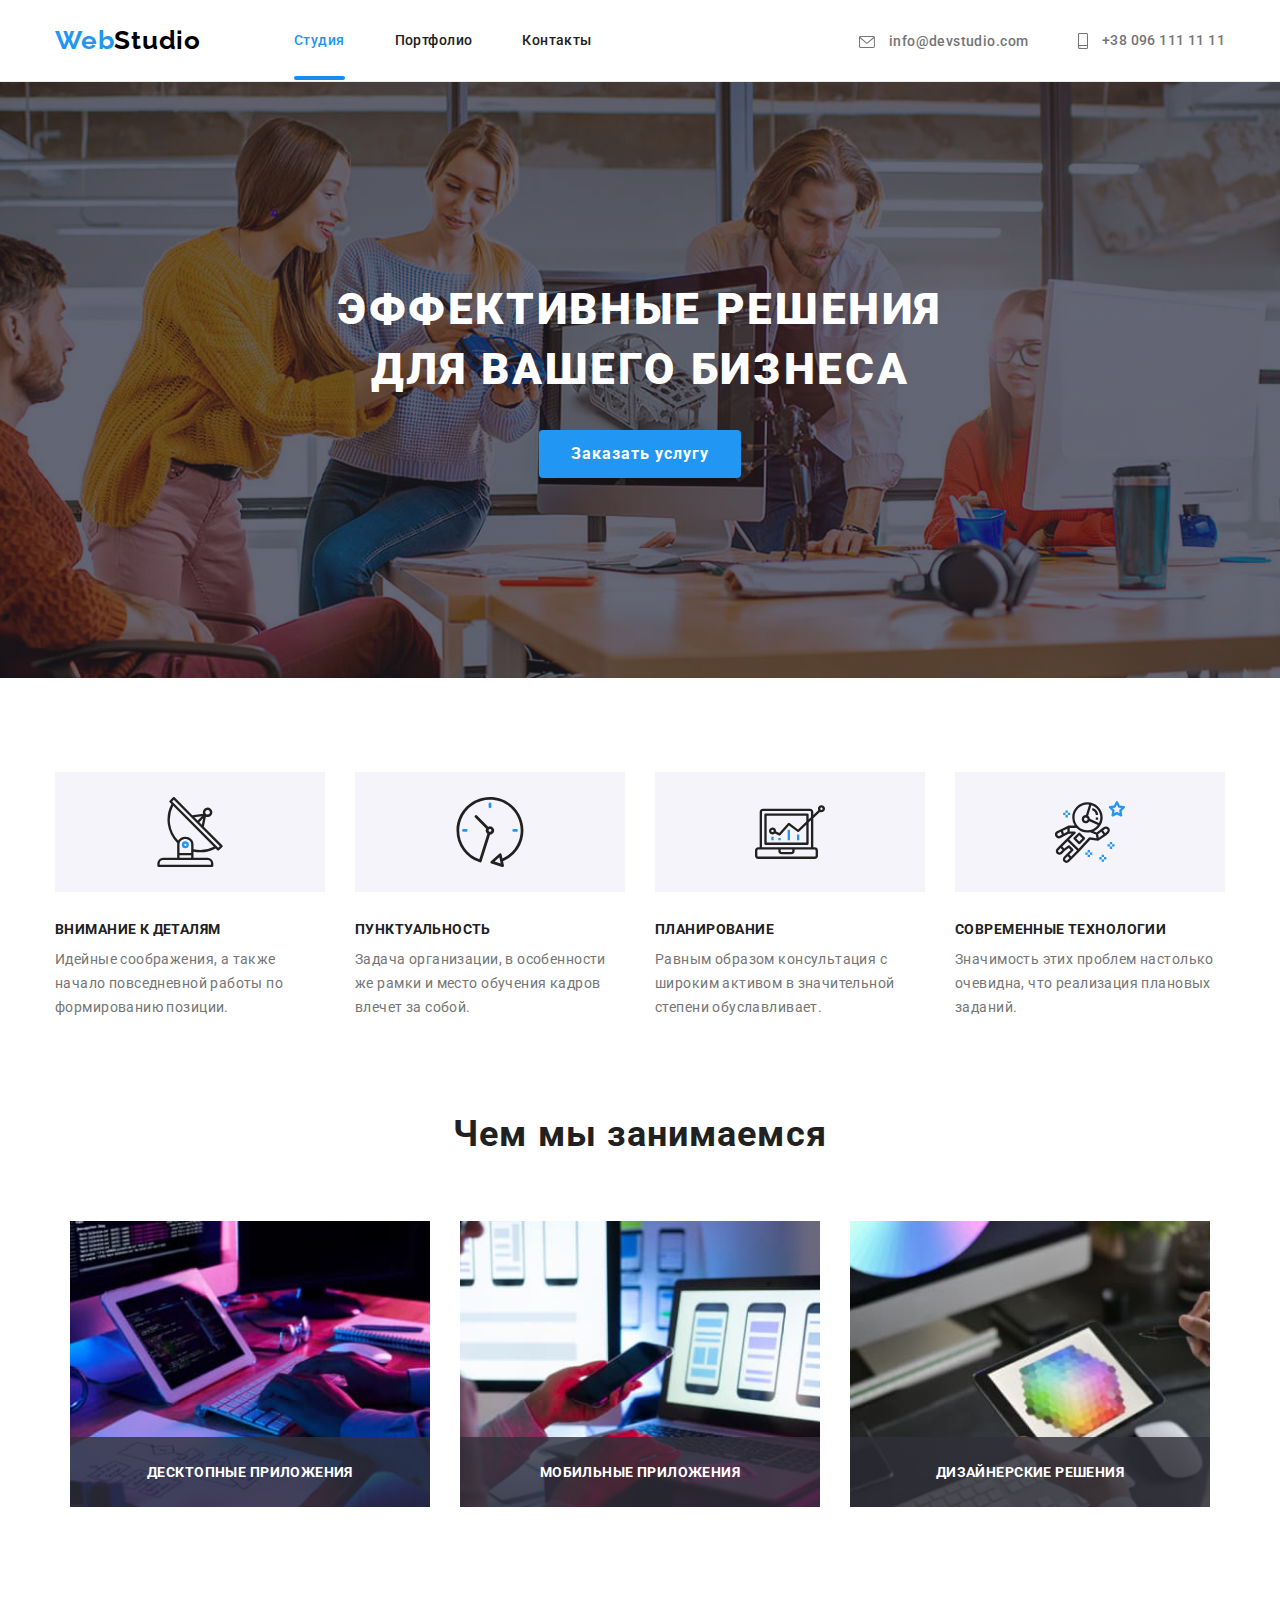
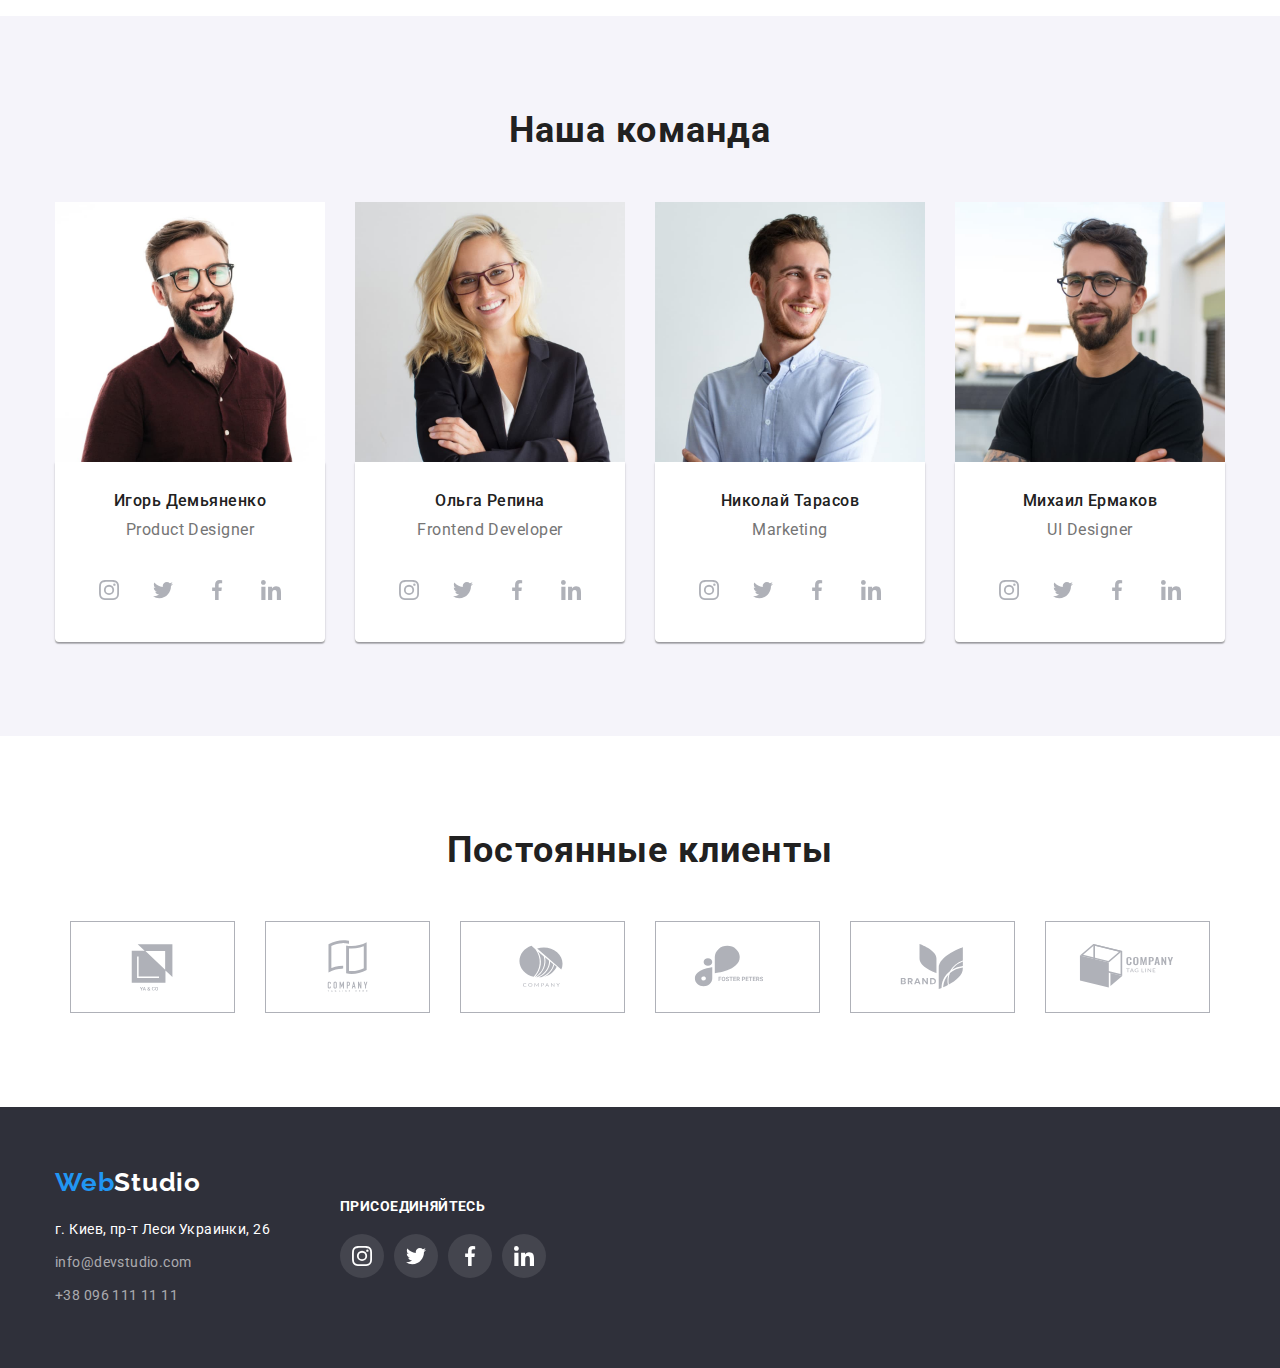
==== commit cde876b4: "create-hoverlay" ====
--- a/index.html
+++ b/index.html
@@ -20,7 +20,7 @@
 
     <link rel="stylesheet" href="./css/styles.css" />
   </head>
-  <body data-body >
+  <body data-body>
     <!--шапка профиля-->
     <header class="header">
       <div class="container header-container">
@@ -129,23 +129,22 @@
           <h2 class="title projects-title">Чем мы занимаемся</h2>
           <ul class="card-set list">
             <li class="card-set-item">
-                <img width="370" src="./images/activity/box-1.jpg" alt="box1" />
-                <div class="projects-text-block">
-                  <p class="projects-text">Десктопные приложения</p>
-                </div>
-            </li>
-            <li class="card-set-item"> 
-                <img width="370" src="./images/activity/box-2.jpg" alt="box2" />
+              <img width="370" src="./images/activity/box-1.jpg" alt="box1" />
               <div class="projects-text-block">
-                  <p class="projects-text">Мобильные приложения</p>
-                </div>
+                <p class="projects-text">Десктопные приложения</p>
+              </div>
             </li>
             <li class="card-set-item">
-                <img width="370" src="./images/activity/box-3.jpg" alt="box3" />
+              <img width="370" src="./images/activity/box-2.jpg" alt="box2" />
               <div class="projects-text-block">
-                  <p class="projects-text">Дизайнерские решения</p>
-                </div>
- 
+                <p class="projects-text">Мобильные приложения</p>
+              </div>
+            </li>
+            <li class="card-set-item">
+              <img width="370" src="./images/activity/box-3.jpg" alt="box3" />
+              <div class="projects-text-block">
+                <p class="projects-text">Дизайнерские решения</p>
+              </div>
             </li>
           </ul>
         </div>
@@ -539,13 +538,12 @@
 
     <!-- backdrop -->
     <!-- modal -->
-  
-    </div> -->
+
     <div class="backdrop is-hidden" data-modal>
       <div class="modal">
         <button data-modal-close aria-label="button" class="close-button">
-          <svg class="close-icon"width="18" height="18">
-          <use href="./images/icons.svg#close-icon"></use>
+          <svg class="close-icon" width="18" height="18">
+            <use href="./images/icons.svg#close-icon"></use>
           </svg>
         </button>
       </div>
--- a/css/styles.css
+++ b/css/styles.css
@@ -702,8 +702,3 @@
   background-color: rgba(255, 255, 255, 1);
   border: 1px solid rgba(0, 0, 0, 0.1);
 }
-
-/*  Для всіх ефектів ховер і фокуса (колір, фон, тінь) зроблені переходи. 
-    Час - 250ms,
-    функція розподілу часу - cubic-bezier(0.4, 0, 0.2, 1).
- */
